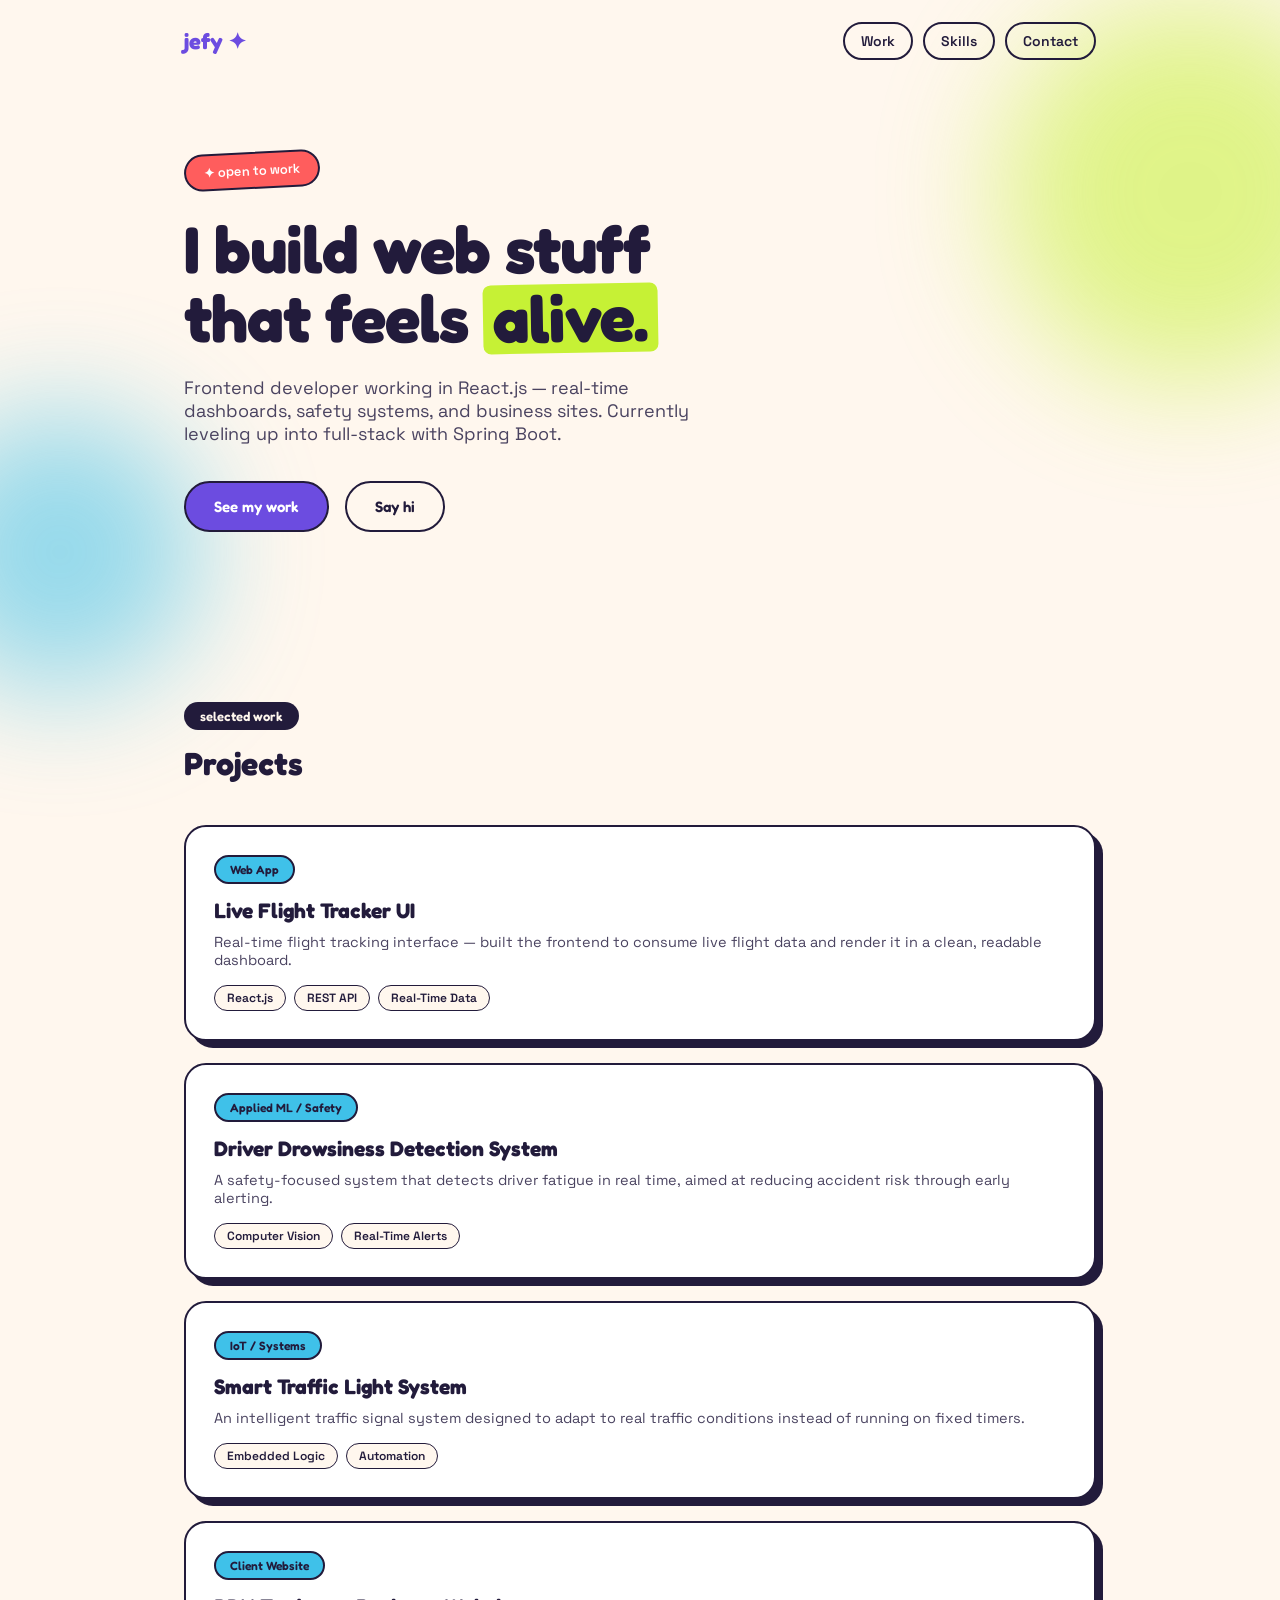
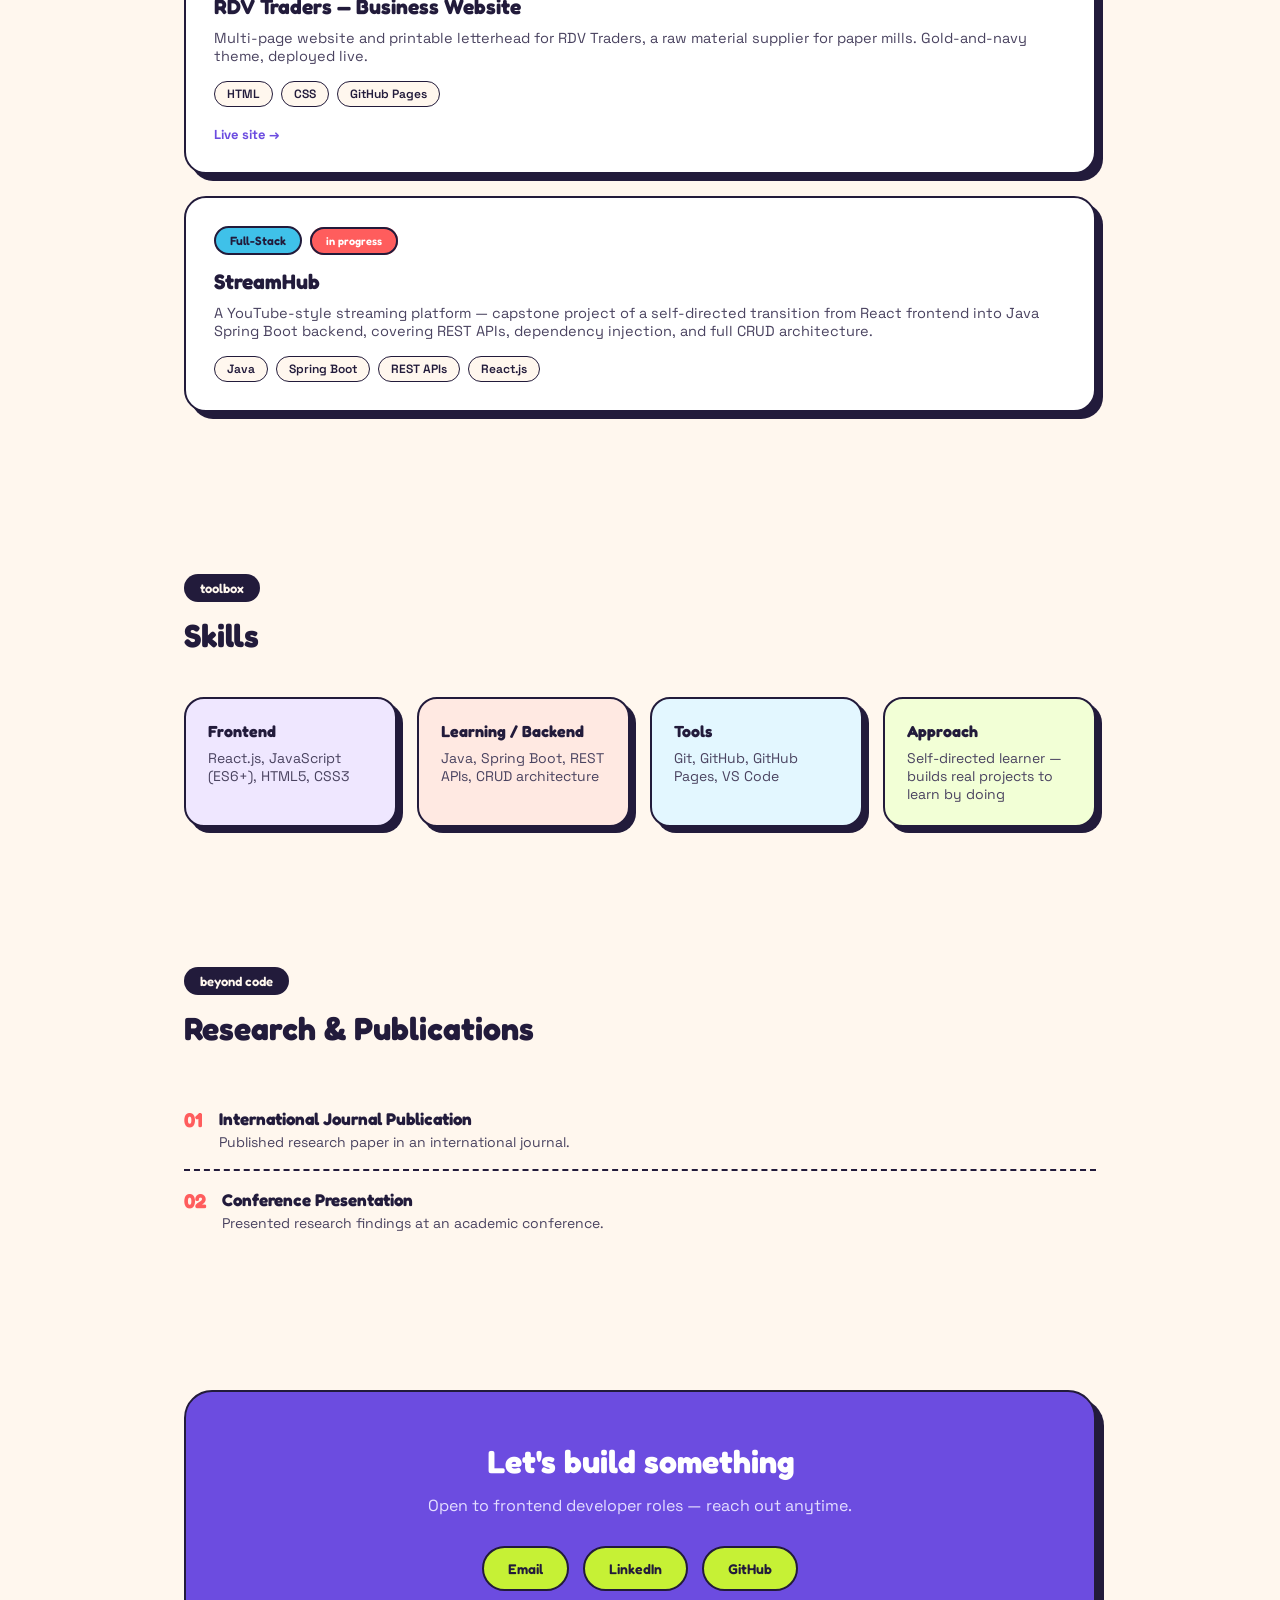
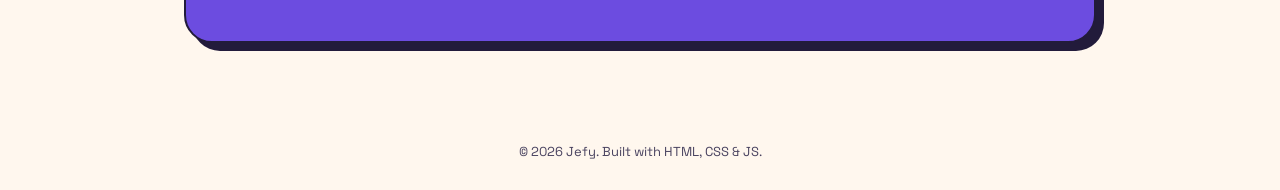
==== index.html @ c1ec1a39 "Add files via upload" ====
<!DOCTYPE html>
<html lang="en">
<head>
<meta charset="UTF-8">
<meta name="viewport" content="width=device-width, initial-scale=1.0">
<title>Jefy — Frontend Developer</title>
<link rel="preconnect" href="https://fonts.googleapis.com">
<link href="https://fonts.googleapis.com/css2?family=Space+Grotesk:wght@400;600;700&family=Fredoka:wght@500;600;700&display=swap" rel="stylesheet">
<style>
  :root{
    --cream:#FFF7EE;
    --violet:#6C4CE0;
    --coral:#FF5D5D;
    --lime:#C6F135;
    --sky:#3FC1E9;
    --ink:#221B3B;
    --font-display:'Fredoka',sans-serif;
    --font-body:'Space Grotesk',sans-serif;
  }
  *{margin:0;padding:0;box-sizing:border-box;}
  html{scroll-behavior:smooth;}
  body{background:var(--cream);color:var(--ink);font-family:var(--font-body);overflow-x:hidden;}
  a{text-decoration:none;color:inherit;}
  .wrap{max-width:960px;margin:0 auto;padding:0 24px;position:relative;z-index:2;}
  .blob{position:absolute;border-radius:50%;filter:blur(60px);opacity:.55;z-index:0;}

  nav{padding:22px 0;position:relative;z-index:5;}
  nav .wrap{display:flex;justify-content:space-between;align-items:center;}
  .logo{font-family:var(--font-display);font-weight:700;font-size:22px;color:var(--violet);}
  .navlinks{display:flex;gap:10px;}
  .navlinks a{font-weight:600;font-size:14px;padding:8px 16px;border-radius:100px;border:2px solid var(--ink);}
  .navlinks a:hover{background:var(--lime);}

  header.hero{padding:70px 0 100px;position:relative;}
  .blob1{width:380px;height:380px;background:var(--lime);top:-80px;right:-100px;}
  .blob2{width:280px;height:280px;background:var(--sky);bottom:-60px;left:-80px;}
  .badge{display:inline-block;background:var(--coral);color:white;font-weight:600;font-size:13px;padding:8px 18px;border-radius:100px;border:2px solid var(--ink);transform:rotate(-3deg);margin-bottom:26px;}
  h1{font-family:var(--font-display);font-weight:700;font-size:clamp(38px,7vw,66px);line-height:1.05;letter-spacing:-1px;margin-bottom:22px;}
  h1 .hl{background:var(--lime);padding:0 10px;border-radius:8px;display:inline-block;transform:rotate(-1deg);}
  .hero p{max-width:520px;font-size:18px;color:#4A4360;margin-bottom:36px;}
  .cta-row{display:flex;gap:16px;flex-wrap:wrap;}
  .btn{font-family:var(--font-display);font-weight:600;font-size:15px;padding:14px 28px;border-radius:100px;border:2.5px solid var(--ink);transition:transform .15s;}
  .btn:hover{transform:translate(-3px,-3px);box-shadow:5px 5px 0 var(--ink);}
  .btn-fill{background:var(--violet);color:white;}
  .btn-ghost{background:var(--cream);}

  section{padding:70px 0;position:relative;}
  .sec-tag{display:inline-block;font-family:var(--font-display);font-weight:600;font-size:13px;background:var(--ink);color:var(--cream);padding:6px 16px;border-radius:100px;margin-bottom:14px;}
  .sec-title{font-family:var(--font-display);font-weight:700;font-size:32px;margin-bottom:42px;}

  .skill-grid{display:grid;grid-template-columns:repeat(auto-fit,minmax(200px,1fr));gap:20px;}
  .skill-card{background:white;border:2.5px solid var(--ink);border-radius:20px;padding:22px;box-shadow:6px 6px 0 var(--ink);transition:transform .15s;}
  .skill-card:nth-child(1){background:#EFE7FF;}
  .skill-card:nth-child(2){background:#FFE9E2;}
  .skill-card:nth-child(3){background:#E3F7FF;}
  .skill-card:nth-child(4){background:#F2FFD6;}
  .skill-card:hover{transform:translate(-3px,-3px);box-shadow:9px 9px 0 var(--ink);}
  .skill-card h4{font-family:var(--font-display);font-size:16px;margin-bottom:8px;}
  .skill-card p{font-size:14px;color:#4A4360;}

  .project{background:white;border:2.5px solid var(--ink);border-radius:22px;padding:28px;margin-bottom:22px;box-shadow:7px 7px 0 var(--ink);transition:transform .15s;}
  .project:hover{transform:translate(-3px,-3px);box-shadow:10px 10px 0 var(--ink);}
  .project .tag{font-family:var(--font-display);font-weight:600;font-size:12px;background:var(--sky);padding:5px 14px;border-radius:100px;display:inline-block;margin-bottom:14px;border:2px solid var(--ink);}
  .status-inprogress{background:var(--coral);color:white;font-family:var(--font-display);font-weight:600;font-size:11px;padding:5px 14px;border-radius:100px;margin-left:8px;border:2px solid var(--ink);}
  .project h3{font-family:var(--font-display);font-size:21px;margin-bottom:10px;}
  .project p{color:#4A4360;font-size:14.5px;margin-bottom:16px;}
  .stack{display:flex;flex-wrap:wrap;gap:8px;}
  .stack span{font-size:12px;font-weight:600;background:var(--cream);border:1.5px solid var(--ink);padding:4px 12px;border-radius:100px;}
  .project-links{margin-top:16px;}
  .project-links a{font-weight:700;font-size:13px;color:var(--violet);}
  .project-links a:hover{text-decoration:underline;}

  .research-item{display:flex;gap:16px;align-items:flex-start;padding:18px 0;border-bottom:2px dashed var(--ink);}
  .research-item:last-child{border-bottom:none;}
  .research-item .num{font-family:var(--font-display);font-weight:700;color:var(--coral);font-size:20px;}
  .research-item h4{font-family:var(--font-display);font-size:17px;margin-bottom:4px;}
  .research-item p{color:#4A4360;font-size:14px;}

  .contact-box{background:var(--violet);color:white;border-radius:28px;padding:50px 40px;text-align:center;border:2.5px solid var(--ink);box-shadow:8px 8px 0 var(--ink);}
  .contact-box .sec-title{color:white;margin-bottom:14px;}
  .contact-box p{color:#E4DEFF;margin-bottom:30px;}
  .contact-links{display:flex;gap:14px;justify-content:center;flex-wrap:wrap;}
  .contact-links a{font-family:var(--font-display);font-weight:600;font-size:14px;background:var(--lime);color:var(--ink);padding:12px 24px;border-radius:100px;border:2px solid var(--ink);}
  .contact-links a:hover{background:white;}

  footer{padding:30px 0;text-align:center;font-size:13px;color:#4A4360;}

  @media(max-width:640px){
    .navlinks a{padding:6px 12px;font-size:12px;}
    header.hero{padding:50px 0 70px;}
    section{padding:50px 0;}
    .contact-box{padding:36px 24px;}
  }
</style>
</head>
<body>

<nav>
  <div class="wrap">
    <div class="logo">jefy ✦</div>
    <div class="navlinks">
      <a href="#work">Work</a>
      <a href="#skills">Skills</a>
      <a href="#contact">Contact</a>
    </div>
  </div>
</nav>

<header class="hero">
  <div class="blob blob1"></div>
  <div class="blob blob2"></div>
  <div class="wrap">
    <span class="badge">✦ open to work</span>
    <h1>I build web stuff<br>that feels <span class="hl">alive.</span></h1>
    <p>Frontend developer working in React.js — real-time dashboards, safety systems, and business sites. Currently leveling up into full-stack with Spring Boot.</p>
    <div class="cta-row">
      <a href="#work" class="btn btn-fill">See my work</a>
      <a href="#contact" class="btn btn-ghost">Say hi</a>
    </div>
  </div>
</header>

<section id="work">
  <div class="wrap">
    <span class="sec-tag">selected work</span>
    <h2 class="sec-title">Projects</h2>

    <div class="project">
      <span class="tag">Web App</span>
      <h3>Live Flight Tracker UI</h3>
      <p>Real-time flight tracking interface — built the frontend to consume live flight data and render it in a clean, readable dashboard.</p>
      <div class="stack"><span>React.js</span><span>REST API</span><span>Real-Time Data</span></div>
    </div>

    <div class="project">
      <span class="tag">Applied ML / Safety</span>
      <h3>Driver Drowsiness Detection System</h3>
      <p>A safety-focused system that detects driver fatigue in real time, aimed at reducing accident risk through early alerting.</p>
      <div class="stack"><span>Computer Vision</span><span>Real-Time Alerts</span></div>
    </div>

    <div class="project">
      <span class="tag">IoT / Systems</span>
      <h3>Smart Traffic Light System</h3>
      <p>An intelligent traffic signal system designed to adapt to real traffic conditions instead of running on fixed timers.</p>
      <div class="stack"><span>Embedded Logic</span><span>Automation</span></div>
    </div>

    <div class="project">
      <span class="tag">Client Website</span>
      <h3>RDV Traders — Business Website</h3>
      <p>Multi-page website and printable letterhead for RDV Traders, a raw material supplier for paper mills. Gold-and-navy theme, deployed live.</p>
      <div class="stack"><span>HTML</span><span>CSS</span><span>GitHub Pages</span></div>
      <div class="project-links"><a href="#" target="_blank">Live site →</a></div>
    </div>

    <div class="project">
      <span class="tag">Full-Stack</span><span class="status-inprogress">in progress</span>
      <h3>StreamHub</h3>
      <p>A YouTube-style streaming platform — capstone project of a self-directed transition from React frontend into Java Spring Boot backend, covering REST APIs, dependency injection, and full CRUD architecture.</p>
      <div class="stack"><span>Java</span><span>Spring Boot</span><span>REST APIs</span><span>React.js</span></div>
    </div>
  </div>
</section>

<section id="skills">
  <div class="wrap">
    <span class="sec-tag">toolbox</span>
    <h2 class="sec-title">Skills</h2>
    <div class="skill-grid">
      <div class="skill-card"><h4>Frontend</h4><p>React.js, JavaScript (ES6+), HTML5, CSS3</p></div>
      <div class="skill-card"><h4>Learning / Backend</h4><p>Java, Spring Boot, REST APIs, CRUD architecture</p></div>
      <div class="skill-card"><h4>Tools</h4><p>Git, GitHub, GitHub Pages, VS Code</p></div>
      <div class="skill-card"><h4>Approach</h4><p>Self-directed learner — builds real projects to learn by doing</p></div>
    </div>
  </div>
</section>

<section id="research">
  <div class="wrap">
    <span class="sec-tag">beyond code</span>
    <h2 class="sec-title">Research & Publications</h2>
    <div class="research-item">
      <span class="num">01</span>
      <div><h4>International Journal Publication</h4><p>Published research paper in an international journal.</p></div>
    </div>
    <div class="research-item">
      <span class="num">02</span>
      <div><h4>Conference Presentation</h4><p>Presented research findings at an academic conference.</p></div>
    </div>
  </div>
</section>

<section id="contact">
  <div class="wrap">
    <div class="contact-box">
      <h2 class="sec-title">Let's build something</h2>
      <p>Open to frontend developer roles — reach out anytime.</p>
      <div class="contact-links">
        <a href="mailto:youremail@example.com">Email</a>
        <a href="https://linkedin.com/in/yourprofile" target="_blank">LinkedIn</a>
        <a href="https://github.com/Jefri2604" target="_blank">GitHub</a>
      </div>
    </div>
  </div>
</section>

<footer>© 2026 Jefy. Built with HTML, CSS & JS.</footer>

</body>
</html>
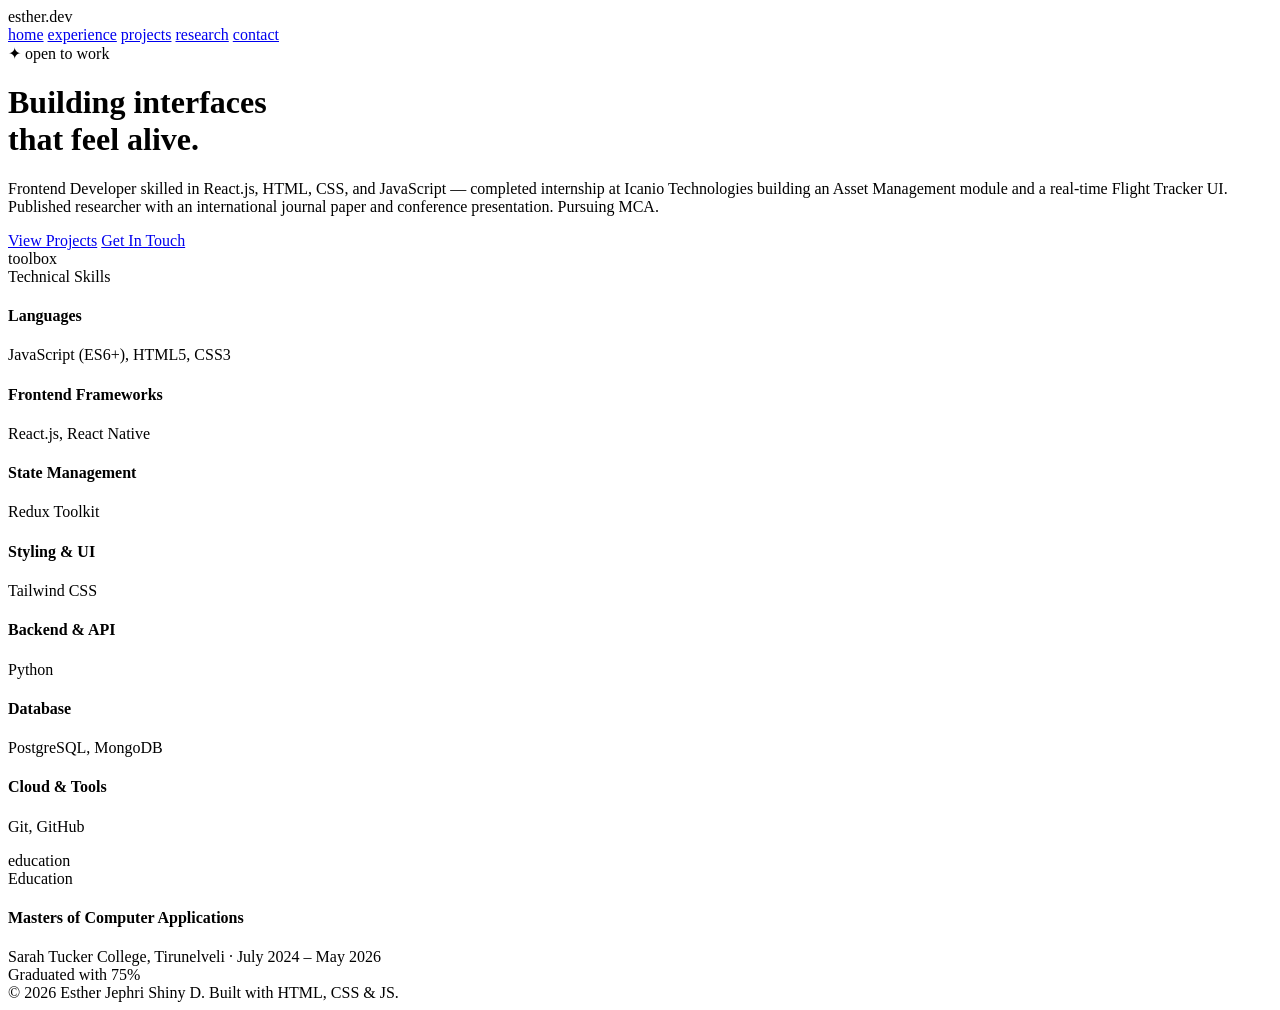
==== commit 7364be67: "Update index.html" ====
--- a/index.html
+++ b/index.html
@@ -3,105 +3,22 @@
 <head>
 <meta charset="UTF-8">
 <meta name="viewport" content="width=device-width, initial-scale=1.0">
-<title>Jefy — Frontend Developer</title>
+<title>Esther Jephri Shiny D — Frontend Developer</title>
 <link rel="preconnect" href="https://fonts.googleapis.com">
 <link href="https://fonts.googleapis.com/css2?family=Space+Grotesk:wght@400;600;700&family=Fredoka:wght@500;600;700&display=swap" rel="stylesheet">
-<style>
-  :root{
-    --cream:#FFF7EE;
-    --violet:#6C4CE0;
-    --coral:#FF5D5D;
-    --lime:#C6F135;
-    --sky:#3FC1E9;
-    --ink:#221B3B;
-    --font-display:'Fredoka',sans-serif;
-    --font-body:'Space Grotesk',sans-serif;
-  }
-  *{margin:0;padding:0;box-sizing:border-box;}
-  html{scroll-behavior:smooth;}
-  body{background:var(--cream);color:var(--ink);font-family:var(--font-body);overflow-x:hidden;}
-  a{text-decoration:none;color:inherit;}
-  .wrap{max-width:960px;margin:0 auto;padding:0 24px;position:relative;z-index:2;}
-  .blob{position:absolute;border-radius:50%;filter:blur(60px);opacity:.55;z-index:0;}
-
-  nav{padding:22px 0;position:relative;z-index:5;}
-  nav .wrap{display:flex;justify-content:space-between;align-items:center;}
-  .logo{font-family:var(--font-display);font-weight:700;font-size:22px;color:var(--violet);}
-  .navlinks{display:flex;gap:10px;}
-  .navlinks a{font-weight:600;font-size:14px;padding:8px 16px;border-radius:100px;border:2px solid var(--ink);}
-  .navlinks a:hover{background:var(--lime);}
-
-  header.hero{padding:70px 0 100px;position:relative;}
-  .blob1{width:380px;height:380px;background:var(--lime);top:-80px;right:-100px;}
-  .blob2{width:280px;height:280px;background:var(--sky);bottom:-60px;left:-80px;}
-  .badge{display:inline-block;background:var(--coral);color:white;font-weight:600;font-size:13px;padding:8px 18px;border-radius:100px;border:2px solid var(--ink);transform:rotate(-3deg);margin-bottom:26px;}
-  h1{font-family:var(--font-display);font-weight:700;font-size:clamp(38px,7vw,66px);line-height:1.05;letter-spacing:-1px;margin-bottom:22px;}
-  h1 .hl{background:var(--lime);padding:0 10px;border-radius:8px;display:inline-block;transform:rotate(-1deg);}
-  .hero p{max-width:520px;font-size:18px;color:#4A4360;margin-bottom:36px;}
-  .cta-row{display:flex;gap:16px;flex-wrap:wrap;}
-  .btn{font-family:var(--font-display);font-weight:600;font-size:15px;padding:14px 28px;border-radius:100px;border:2.5px solid var(--ink);transition:transform .15s;}
-  .btn:hover{transform:translate(-3px,-3px);box-shadow:5px 5px 0 var(--ink);}
-  .btn-fill{background:var(--violet);color:white;}
-  .btn-ghost{background:var(--cream);}
-
-  section{padding:70px 0;position:relative;}
-  .sec-tag{display:inline-block;font-family:var(--font-display);font-weight:600;font-size:13px;background:var(--ink);color:var(--cream);padding:6px 16px;border-radius:100px;margin-bottom:14px;}
-  .sec-title{font-family:var(--font-display);font-weight:700;font-size:32px;margin-bottom:42px;}
-
-  .skill-grid{display:grid;grid-template-columns:repeat(auto-fit,minmax(200px,1fr));gap:20px;}
-  .skill-card{background:white;border:2.5px solid var(--ink);border-radius:20px;padding:22px;box-shadow:6px 6px 0 var(--ink);transition:transform .15s;}
-  .skill-card:nth-child(1){background:#EFE7FF;}
-  .skill-card:nth-child(2){background:#FFE9E2;}
-  .skill-card:nth-child(3){background:#E3F7FF;}
-  .skill-card:nth-child(4){background:#F2FFD6;}
-  .skill-card:hover{transform:translate(-3px,-3px);box-shadow:9px 9px 0 var(--ink);}
-  .skill-card h4{font-family:var(--font-display);font-size:16px;margin-bottom:8px;}
-  .skill-card p{font-size:14px;color:#4A4360;}
-
-  .project{background:white;border:2.5px solid var(--ink);border-radius:22px;padding:28px;margin-bottom:22px;box-shadow:7px 7px 0 var(--ink);transition:transform .15s;}
-  .project:hover{transform:translate(-3px,-3px);box-shadow:10px 10px 0 var(--ink);}
-  .project .tag{font-family:var(--font-display);font-weight:600;font-size:12px;background:var(--sky);padding:5px 14px;border-radius:100px;display:inline-block;margin-bottom:14px;border:2px solid var(--ink);}
-  .status-inprogress{background:var(--coral);color:white;font-family:var(--font-display);font-weight:600;font-size:11px;padding:5px 14px;border-radius:100px;margin-left:8px;border:2px solid var(--ink);}
-  .project h3{font-family:var(--font-display);font-size:21px;margin-bottom:10px;}
-  .project p{color:#4A4360;font-size:14.5px;margin-bottom:16px;}
-  .stack{display:flex;flex-wrap:wrap;gap:8px;}
-  .stack span{font-size:12px;font-weight:600;background:var(--cream);border:1.5px solid var(--ink);padding:4px 12px;border-radius:100px;}
-  .project-links{margin-top:16px;}
-  .project-links a{font-weight:700;font-size:13px;color:var(--violet);}
-  .project-links a:hover{text-decoration:underline;}
-
-  .research-item{display:flex;gap:16px;align-items:flex-start;padding:18px 0;border-bottom:2px dashed var(--ink);}
-  .research-item:last-child{border-bottom:none;}
-  .research-item .num{font-family:var(--font-display);font-weight:700;color:var(--coral);font-size:20px;}
-  .research-item h4{font-family:var(--font-display);font-size:17px;margin-bottom:4px;}
-  .research-item p{color:#4A4360;font-size:14px;}
-
-  .contact-box{background:var(--violet);color:white;border-radius:28px;padding:50px 40px;text-align:center;border:2.5px solid var(--ink);box-shadow:8px 8px 0 var(--ink);}
-  .contact-box .sec-title{color:white;margin-bottom:14px;}
-  .contact-box p{color:#E4DEFF;margin-bottom:30px;}
-  .contact-links{display:flex;gap:14px;justify-content:center;flex-wrap:wrap;}
-  .contact-links a{font-family:var(--font-display);font-weight:600;font-size:14px;background:var(--lime);color:var(--ink);padding:12px 24px;border-radius:100px;border:2px solid var(--ink);}
-  .contact-links a:hover{background:white;}
-
-  footer{padding:30px 0;text-align:center;font-size:13px;color:#4A4360;}
-
-  @media(max-width:640px){
-    .navlinks a{padding:6px 12px;font-size:12px;}
-    header.hero{padding:50px 0 70px;}
-    section{padding:50px 0;}
-    .contact-box{padding:36px 24px;}
-  }
-</style>
+<link rel="stylesheet" href="style.css">
 </head>
 <body>
 
 <nav>
   <div class="wrap">
-    <div class="logo">jefy ✦</div>
+    <div class="logo">esther.dev</div>
     <div class="navlinks">
-      <a href="#work">Work</a>
-      <a href="#skills">Skills</a>
-      <a href="#contact">Contact</a>
+      <a href="index.html" class="active">home</a>
+      <a href="experience.html">experience</a>
+      <a href="projects.html">projects</a>
+      <a href="research.html">research</a>
+      <a href="contact.html">contact</a>
     </div>
   </div>
 </nav>
@@ -111,101 +28,46 @@
   <div class="blob blob2"></div>
   <div class="wrap">
     <span class="badge">✦ open to work</span>
-    <h1>I build web stuff<br>that feels <span class="hl">alive.</span></h1>
-    <p>Frontend developer working in React.js — real-time dashboards, safety systems, and business sites. Currently leveling up into full-stack with Spring Boot.</p>
+    <h1>Building interfaces<br>that feel <span class="hl">alive.</span></h1>
+    <p>Frontend Developer skilled in React.js, HTML, CSS, and JavaScript — completed internship at Icanio Technologies building an Asset Management module and a real-time Flight Tracker UI. Published researcher with an international journal paper and conference presentation. Pursuing MCA.</p>
     <div class="cta-row">
-      <a href="#work" class="btn btn-fill">See my work</a>
-      <a href="#contact" class="btn btn-ghost">Say hi</a>
+      <a href="projects.html" class="btn btn-fill">View Projects</a>
+      <a href="contact.html" class="btn btn-ghost">Get In Touch</a>
     </div>
   </div>
 </header>
 
-<section id="work">
+<section>
   <div class="wrap">
-    <span class="sec-tag">selected work</span>
-    <h2 class="sec-title">Projects</h2>
-
-    <div class="project">
-      <span class="tag">Web App</span>
-      <h3>Live Flight Tracker UI</h3>
-      <p>Real-time flight tracking interface — built the frontend to consume live flight data and render it in a clean, readable dashboard.</p>
-      <div class="stack"><span>React.js</span><span>REST API</span><span>Real-Time Data</span></div>
-    </div>
-
-    <div class="project">
-      <span class="tag">Applied ML / Safety</span>
-      <h3>Driver Drowsiness Detection System</h3>
-      <p>A safety-focused system that detects driver fatigue in real time, aimed at reducing accident risk through early alerting.</p>
-      <div class="stack"><span>Computer Vision</span><span>Real-Time Alerts</span></div>
-    </div>
-
-    <div class="project">
-      <span class="tag">IoT / Systems</span>
-      <h3>Smart Traffic Light System</h3>
-      <p>An intelligent traffic signal system designed to adapt to real traffic conditions instead of running on fixed timers.</p>
-      <div class="stack"><span>Embedded Logic</span><span>Automation</span></div>
-    </div>
-
-    <div class="project">
-      <span class="tag">Client Website</span>
-      <h3>RDV Traders — Business Website</h3>
-      <p>Multi-page website and printable letterhead for RDV Traders, a raw material supplier for paper mills. Gold-and-navy theme, deployed live.</p>
-      <div class="stack"><span>HTML</span><span>CSS</span><span>GitHub Pages</span></div>
-      <div class="project-links"><a href="#" target="_blank">Live site →</a></div>
-    </div>
-
-    <div class="project">
-      <span class="tag">Full-Stack</span><span class="status-inprogress">in progress</span>
-      <h3>StreamHub</h3>
-      <p>A YouTube-style streaming platform — capstone project of a self-directed transition from React frontend into Java Spring Boot backend, covering REST APIs, dependency injection, and full CRUD architecture.</p>
-      <div class="stack"><span>Java</span><span>Spring Boot</span><span>REST APIs</span><span>React.js</span></div>
+    <div class="sec-tag">toolbox</div>
+    <div class="sec-title">Technical Skills</div>
+    <div class="skill-grid">
+      <div class="skill-card"><h4>Languages</h4><p>JavaScript (ES6+), HTML5, CSS3</p></div>
+      <div class="skill-card"><h4>Frontend Frameworks</h4><p>React.js, React Native</p></div>
+      <div class="skill-card"><h4>State Management</h4><p>Redux Toolkit</p></div>
+      <div class="skill-card"><h4>Styling & UI</h4><p>Tailwind CSS</p></div>
+      <div class="skill-card"><h4>Backend & API</h4><p>Python</p></div>
+      <div class="skill-card"><h4>Database</h4><p>PostgreSQL, MongoDB</p></div>
+      <div class="skill-card"><h4>Cloud & Tools</h4><p>Git, GitHub</p></div>
     </div>
   </div>
 </section>
 
-<section id="skills">
+<section style="border-bottom:none;">
   <div class="wrap">
-    <span class="sec-tag">toolbox</span>
-    <h2 class="sec-title">Skills</h2>
-    <div class="skill-grid">
-      <div class="skill-card"><h4>Frontend</h4><p>React.js, JavaScript (ES6+), HTML5, CSS3</p></div>
-      <div class="skill-card"><h4>Learning / Backend</h4><p>Java, Spring Boot, REST APIs, CRUD architecture</p></div>
-      <div class="skill-card"><h4>Tools</h4><p>Git, GitHub, GitHub Pages, VS Code</p></div>
-      <div class="skill-card"><h4>Approach</h4><p>Self-directed learner — builds real projects to learn by doing</p></div>
+    <div class="sec-tag">education</div>
+    <div class="sec-title">Education</div>
+    <div class="edu-block">
+      <h4>Masters of Computer Applications</h4>
+      <div class="meta">Sarah Tucker College, Tirunelveli · July 2024 – May 2026</div>
+      <div class="score">Graduated with 75%</div>
     </div>
   </div>
 </section>
 
-<section id="research">
-  <div class="wrap">
-    <span class="sec-tag">beyond code</span>
-    <h2 class="sec-title">Research & Publications</h2>
-    <div class="research-item">
-      <span class="num">01</span>
-      <div><h4>International Journal Publication</h4><p>Published research paper in an international journal.</p></div>
-    </div>
-    <div class="research-item">
-      <span class="num">02</span>
-      <div><h4>Conference Presentation</h4><p>Presented research findings at an academic conference.</p></div>
-    </div>
-  </div>
-</section>
-
-<section id="contact">
-  <div class="wrap">
-    <div class="contact-box">
-      <h2 class="sec-title">Let's build something</h2>
-      <p>Open to frontend developer roles — reach out anytime.</p>
-      <div class="contact-links">
-        <a href="mailto:youremail@example.com">Email</a>
-        <a href="https://linkedin.com/in/yourprofile" target="_blank">LinkedIn</a>
-        <a href="https://github.com/Jefri2604" target="_blank">GitHub</a>
-      </div>
-    </div>
-  </div>
-</section>
-
-<footer>© 2026 Jefy. Built with HTML, CSS & JS.</footer>
+<footer>
+  <div class="wrap">© 2026 Esther Jephri Shiny D. Built with HTML, CSS & JS.</div>
+</footer>
 
 </body>
 </html>
